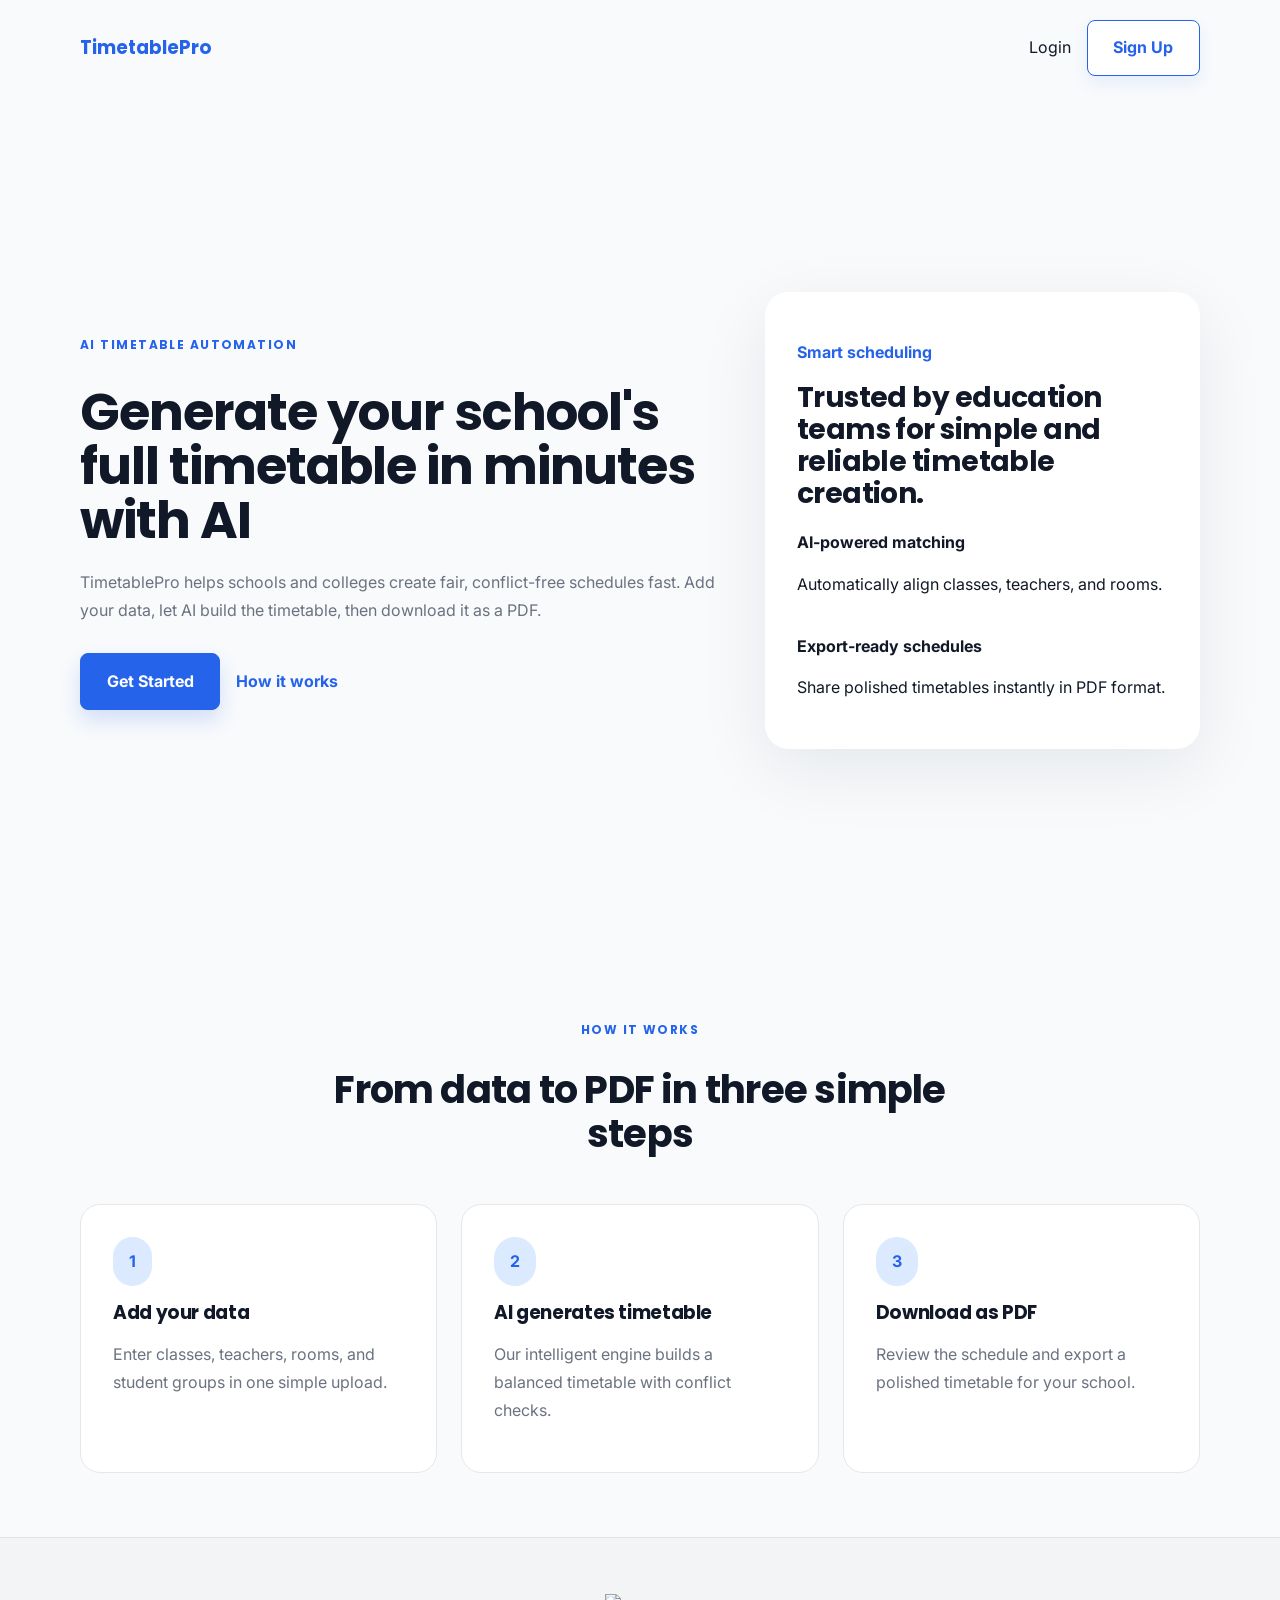
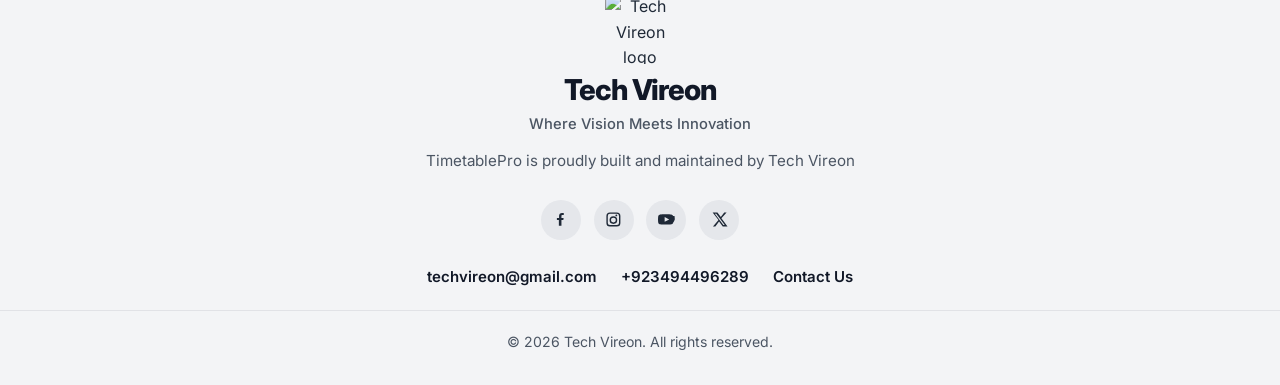
==== index.html @ 04ea6a74 "footer updated" ====
<!DOCTYPE html>
<html lang="en">
<head>
  <meta charset="UTF-8" />
  <meta name="viewport" content="width=device-width, initial-scale=1.0" />
  <title>TimetablePro | AI-powered School Timetable Generator</title>
  <link rel="preconnect" href="https://fonts.googleapis.com" />
  <link rel="preconnect" href="https://fonts.gstatic.com" crossorigin />
  <link href="https://fonts.googleapis.com/css2?family=Inter:wght@400;500;600;700;800&family=Poppins:wght@500;600;700;800&display=swap" rel="stylesheet" />
  <link rel="stylesheet" href="styles.css" />
  <script src="script.js" defer></script>
</head>
<body>
  <header class="site-header">
    <div class="container header-inner">
      <a href="index.html" class="brand">TimetablePro</a>
      <nav class="top-nav" id="topNav">
        <a href="login.html">Login</a>
        <a href="signup.html" class="button button-secondary">Sign Up</a>
      </nav>
      <button class="menu-toggle" id="menuToggle" aria-label="Toggle navigation">
        <span></span>
        <span></span>
        <span></span>
      </button>
    </div>
  </header>

  <main>
    <section class="hero section">
      <div class="container hero-grid">
        <div class="hero-copy">
          <span class="eyebrow">AI timetable automation</span>
          <h1>Generate your school's full timetable in minutes with AI</h1>
          <p>TimetablePro helps schools and colleges create fair, conflict-free schedules fast. Add your data, let AI build the timetable, then download it as a PDF.</p>
          <div class="hero-actions">
            <a href="signup.html" class="button button-primary">Get Started</a>
            <a href="#how-it-works" class="button button-link">How it works</a>
          </div>
        </div>
        <div class="hero-card">
          <div class="card-content">
            <p class="tag">Smart scheduling</p>
            <h2>Trusted by education teams for simple and reliable timetable creation.</h2>
            <div class="feature-list">
              <div>
                <strong>AI-powered matching</strong>
                <p>Automatically align classes, teachers, and rooms.</p>
              </div>
              <div>
                <strong>Export-ready schedules</strong>
                <p>Share polished timetables instantly in PDF format.</p>
              </div>
            </div>
          </div>
        </div>
      </div>
    </section>

    <section class="section section-gray" id="how-it-works">
      <div class="container">
        <div class="section-header">
          <p class="eyebrow">How it works</p>
          <h2>From data to PDF in three simple steps</h2>
        </div>
        <div class="steps-grid">
          <article class="step-card">
            <div class="step-number">1</div>
            <h3>Add your data</h3>
            <p>Enter classes, teachers, rooms, and student groups in one simple upload.</p>
          </article>
          <article class="step-card">
            <div class="step-number">2</div>
            <h3>AI generates timetable</h3>
            <p>Our intelligent engine builds a balanced timetable with conflict checks.</p>
          </article>
          <article class="step-card">
            <div class="step-number">3</div>
            <h3>Download as PDF</h3>
            <p>Review the schedule and export a polished timetable for your school.</p>
          </article>
        </div>
      </div>
    </section>
  </main>

  <footer class="site-footer">
    <div class="container footer-brand-section">
      <img src="logo.png" alt="Tech Vireon logo" class="footer-logo" />
      <div class="footer-brand-name">Tech Vireon</div>
      <p class="footer-tagline">Where Vision Meets Innovation</p>
      <p class="footer-build">TimetablePro is proudly built and maintained by Tech Vireon</p>

      <div class="tech-socials">
        <a href="https://www.facebook.com/share/18PRmfWMXR/" target="_blank" rel="noopener noreferrer" class="social-icon" aria-label="Facebook">
          <svg viewBox="0 0 24 24" aria-hidden="true"><path d="M13.5 21v-8h2.7l.4-3.1h-3.1V7.2c0-.9.3-1.5 1.6-1.5h1.7V2.8c-.3 0-1.3-.1-2.5-.1-2.5 0-4.2 1.5-4.2 4.3V9.9H7v3.1h2.8v8h3.7Z"/></svg>
        </a>
        <a href="https://www.instagram.com/invites/contact/?utm_source=ig_contact_invite&utm_medium=copy_link&utm_content=k0vwucr" target="_blank" rel="noopener noreferrer" class="social-icon" aria-label="Instagram">
          <svg viewBox="0 0 24 24" aria-hidden="true"><path d="M7 2h10a5 5 0 0 1 5 5v10a5 5 0 0 1-5 5H7a5 5 0 0 1-5-5V7a5 5 0 0 1 5-5Zm0 2a3 3 0 0 0-3 3v10a3 3 0 0 0 3 3h10a3 3 0 0 0 3-3V7a3 3 0 0 0-3-3H7Zm5 3.5A5.5 5.5 0 1 1 6.5 13 5.5 5.5 0 0 1 12 7.5Zm0 2A3.5 3.5 0 1 0 15.5 13 3.5 3.5 0 0 0 12 9.5Zm5.5-3.2a1.3 1.3 0 1 1-1.3-1.3 1.3 1.3 0 0 1 1.3 1.3Z"/></svg>
        </a>
        <a href="https://youtube.com/@techvireon?si=H9oHIfI1lX01nIqf" target="_blank" rel="noopener noreferrer" class="social-icon" aria-label="YouTube">
          <svg viewBox="0 0 24 24" aria-hidden="true"><path d="M21.6 7.2a2.8 2.8 0 0 0-1.9-2c-1.7-.5-8.7-.5-8.7-.5s-7 0-8.7.5a2.8 2.8 0 0 0-1.9 2A28.9 28.9 0 0 0 0 12a28.9 28.9 0 0 0 .4 4.8 2.8 2.8 0 0 0 1.9 2c1.7.5 8.7.5 8.7.5s7 0 8.7-.5a2.8 2.8 0 0 0 1.9-2A28.9 28.9 0 0 0 24 12a28.9 28.9 0 0 0-.4-4.8ZM9.5 15.5v-7l6.5 3.5-6.5 3.5Z"/></svg>
        </a>
        <a href="https://x.com/tech_vireon" target="_blank" rel="noopener noreferrer" class="social-icon" aria-label="X">
          <svg viewBox="0 0 24 24" aria-hidden="true"><path d="M18.9 2h3.4l-7.4 8.5 8.7 11.5h-6.8l-5.3-7.1L6.2 22H2.8l7.9-9.1L2.3 2h6.9l4.8 6.5L18.9 2Zm-1.2 18.1h1.9L7.5 3.8H5.5l12.2 16.3Z"/></svg>
        </a>
      </div>

      <div class="footer-contact">
        <a href="mailto:techvireon@gmail.com">techvireon@gmail.com</a>
        <a href="tel:+923494496289">+923494496289</a>
        <a href="#">Contact Us</a>
      </div>
    </div>

    <p class="footer-copyright">© 2026 Tech Vireon. All rights reserved.</p>
  </footer>
</body>
</html>
---- styles.css ----
:root {
  --bg: #ffffff;
  --surface: #f8fafc;
  --surface-strong: #eef2ff;
  --border: #e5e7eb;
  --text: #111827;
  --muted: #6b7280;
  --primary: #2563eb;
  --primary-soft: #dbeafe;
  --shadow: 0 20px 70px rgba(15, 23, 42, 0.08);
}

* {
  box-sizing: border-box;
}

html {
  scroll-behavior: smooth;
}

body {
  margin: 0;
  min-height: 100vh;
  display: flex;
  flex-direction: column;
  font-family: 'Inter', system-ui, -apple-system, BlinkMacSystemFont, 'Segoe UI', sans-serif;
  background: var(--surface);
  color: var(--text);
  line-height: 1.6;
}

img {
  max-width: 100%;
  display: block;
}

a {
  color: inherit;
  text-decoration: none;
}

button,
input {
  font: inherit;
}

h1,
h2,
h3 {
  font-family: 'Poppins', 'Inter', sans-serif;
  letter-spacing: -0.02em;
  line-height: 1.15;
  margin-top: 0;
  color: var(--text);
}

p,
span,
label,
input,
button,
a {
  font-family: 'Inter', system-ui, sans-serif;
}

main {
  flex: 1;
}

.container {
  width: min(1120px, calc(100% - 2rem));
  margin: 0 auto;
}

.site-header {
  background: transparent;
  position: sticky;
  top: 0;
  z-index: 10;
}

.header-inner {
  display: flex;
  align-items: center;
  justify-content: space-between;
  gap: 1rem;
  padding: 1.25rem 0;
}

.brand {
  font-family: 'Poppins', 'Inter', sans-serif;
  font-weight: 700;
  font-size: 1.15rem;
  color: var(--primary);
}

.top-nav {
  display: flex;
  gap: 1rem;
  align-items: center;
}

.menu-toggle {
  display: none;
  width: 2rem;
  height: 2rem;
  border: none;
  background: transparent;
  flex-direction: column;
  justify-content: space-between;
  cursor: pointer;
  padding: 0;
}

.menu-toggle span {
  display: block;
  height: 3px;
  background: var(--text);
  border-radius: 999px;
}

.button {
  display: inline-flex;
  align-items: center;
  justify-content: center;
  border: none;
  border-radius: 8px;
  padding: 0.9rem 1.6rem;
  min-height: 44px;
  cursor: pointer;
  font-weight: 700;
  transition: transform 0.2s ease, box-shadow 0.2s ease, background-color 0.2s ease, border-color 0.2s ease, color 0.2s ease;
}

.button:hover {
  transform: translateY(-2px);
}

.button-primary {
  background: #2563eb;
  color: #ffffff;
  border: 1px solid #2563eb;
  box-shadow: 0 10px 20px rgba(37, 99, 235, 0.18);
}

.button-primary:hover {
  background: #1d4ed8;
  border-color: #1d4ed8;
  box-shadow: 0 12px 22px rgba(29, 78, 216, 0.22);
}

.button-secondary {
  background: #ffffff;
  color: #2563eb;
  border: 1px solid #2563eb;
  box-shadow: 0 8px 16px rgba(37, 99, 235, 0.08);
}

.button-secondary:hover {
  background: #f8fbff;
  box-shadow: 0 12px 20px rgba(37, 99, 235, 0.12);
}

.button-link {
  background: transparent;
  color: var(--primary);
  padding: 0.9rem 0;
  border: none;
  box-shadow: none;
}

.section {
  padding: 4rem 0;
}

.section-gray {
  background: #f8fafc;
}

.hero-grid {
  display: grid;
  grid-template-columns: 1.2fr 0.8fr;
  gap: 2rem;
  align-items: center;
  min-height: 80vh;
}

.hero-copy h1 {
  font-size: clamp(2.5rem, 4vw, 4rem);
  line-height: 1.05;
  margin: 1rem 0 1.25rem;
}

.hero-copy p {
  max-width: 42rem;
  color: var(--muted);
  line-height: 1.8;
}

.eyebrow {
  display: inline-block;
  margin-bottom: 1rem;
  color: var(--primary);
  font-family: 'Poppins', 'Inter', sans-serif;
  font-weight: 700;
  text-transform: uppercase;
  letter-spacing: 0.12em;
  font-size: 0.75rem;
}

.hero-actions {
  display: flex;
  flex-wrap: wrap;
  gap: 1rem;
  margin-top: 1.75rem;
}

.hero-card,
.card-panel,
.dashboard-card,
.form-card,
.auth-card {
  background: white;
  border-radius: 1.5rem;
  box-shadow: var(--shadow);
}

.hero-card {
  padding: 2rem;
}

.hero-card .tag {
  display: inline-flex;
  margin-bottom: 1rem;
  color: var(--primary);
  font-weight: 700;
}

.hero-card h2 {
  margin: 0 0 1.25rem;
  font-size: 1.75rem;
}

.feature-list {
  display: grid;
  gap: 1.25rem;
}

.feature-list strong {
  display: block;
  margin-bottom: 0.35rem;
}

.section-header {
  text-align: center;
  max-width: 44rem;
  margin: 0 auto 3rem;
}

.section-header h2 {
  margin-top: 0.75rem;
  font-size: clamp(2rem, 3vw, 2.8rem);
}

.steps-grid {
  display: grid;
  grid-template-columns: repeat(3, minmax(0, 1fr));
  gap: 1.5rem;
}

.step-card {
  background: white;
  padding: 2rem;
  border: 1px solid var(--border);
  border-radius: 1.25rem;
}

.step-number {
  width: fit-content;
  padding: 0.75rem 1rem;
  border-radius: 999px;
  background: var(--primary-soft);
  color: var(--primary);
  font-weight: 700;
  margin-bottom: 1rem;
}

.step-card h3 {
  margin: 0 0 0.75rem;
}

.step-card p {
  color: var(--muted);
  line-height: 1.75;
}

.site-footer {
  margin-top: auto;
  background: #f3f4f6;
  color: #1f2937;
  border-top: 1px solid rgba(15, 23, 42, 0.08);
  padding: 3.5rem 0 2rem;
}

.site-footer .container {
  max-width: 1200px;
}

.footer-brand-section {
  display: flex;
  flex-direction: column;
  align-items: center;
  justify-content: center;
  text-align: center;
  gap: 0.35rem;
}

.footer-logo {
  width: 70px;
  height: 70px;
  object-fit: contain;
  display: block;
  margin-bottom: 0.2rem;
}

.footer-brand-name {
  font-size: clamp(1.8rem, 2vw, 2.2rem);
  font-weight: 800;
  line-height: 1.2;
  letter-spacing: -0.04em;
  color: #111827;
}

.footer-tagline {
  margin: 0;
  font-size: 0.92rem;
  line-height: 1.6;
  color: #4b5563;
  font-weight: 500;
}

.footer-build {
  margin: 0.4rem 0 0.75rem;
  font-size: 0.95rem;
  line-height: 1.7;
  color: #4b5563;
}

.tech-socials {
  display: flex;
  align-items: center;
  justify-content: center;
  flex-wrap: wrap;
  gap: 0.8rem;
  margin: 0.5rem 0 1.25rem;
}

.social-icon {
  width: 2.5rem;
  height: 2.5rem;
  border-radius: 50%;
  display: inline-flex;
  align-items: center;
  justify-content: center;
  background: #e5e7eb;
  color: #1f2937;
  font-weight: 700;
  font-size: 1rem;
  transition: transform 0.2s ease, background-color 0.2s ease, color 0.2s ease;
}

.social-icon svg {
  width: 1.05rem;
  height: 1.05rem;
  fill: currentColor;
}

.social-icon:hover {
  transform: translateY(-2px);
  background: #dfe3ea;
  color: #111827;
}

.footer-contact {
  display: flex;
  align-items: center;
  justify-content: center;
  flex-wrap: wrap;
  gap: 0.8rem 1.5rem;
  margin: 0 0 1.25rem;
  font-size: 0.94rem;
  color: #374151;
}

.footer-contact a {
  color: #111827;
  text-decoration: none;
  font-weight: 600;
}

.footer-contact a:hover {
  text-decoration: underline;
}

.footer-copyright {
  margin: 0;
  padding-top: 1.25rem;
  border-top: 1px solid rgba(15, 23, 42, 0.08);
  text-align: center;
  color: #4b5563;
  font-size: 0.88rem;
}

.site-footer.minimal-footer {
  padding: 1.25rem 0 0.8rem;
  border-top: 0;
}

.site-footer.minimal-footer .footer-copyright {
  padding-top: 0.5rem;
  border-top: 0;
  font-size: 0.8rem;
}

@media (max-width: 600px) {
  .site-footer {
    padding: 2.5rem 0 1.5rem;
  }

  .footer-brand-name {
    font-size: 1.5rem;
  }

  .footer-tagline,
  .footer-build,
  .footer-contact {
    font-size: 0.88rem;
  }

  .tech-socials {
    gap: 0.7rem;
  }
}

.auth-page {
  padding: 4rem 0;
}

.auth-grid {
  display: grid;
  grid-template-columns: 1.1fr 0.9fr;
  gap: 2rem;
  align-items: center;
}

.auth-card {
  padding: 2.25rem;
}

.auth-copy h1 {
  margin: 0.75rem 0 1rem;
  font-size: clamp(2rem, 3vw, 2.7rem);
}

.auth-copy p {
  color: var(--muted);
  line-height: 1.8;
}

.form-card {
  display: grid;
  gap: 1rem;
  padding: 1rem 0 0;
}

label {
  display: grid;
  gap: 0.65rem;
  color: var(--text);
  font-size: 0.95rem;
}

input {
  width: 100%;
  border: 1px solid var(--border);
  border-radius: 1rem;
  padding: 0.95rem 1rem;
  background: white;
  color: var(--text);
  transition: border-color 0.2s ease, box-shadow 0.2s ease;
}

input:focus {
  outline: none;
  border-color: rgba(37, 99, 235, 0.6);
  box-shadow: 0 0 0 4px rgba(37, 99, 235, 0.1);
}

.auth-footer {
  margin: 1rem 0 0;
  color: var(--muted);
}

.auth-footer a {
  color: var(--primary);
}

.card-panel {
  padding: 2rem;
}

.illustration-icon {
  width: 4rem;
  height: 4rem;
  display: grid;
  place-items: center;
  border-radius: 1.25rem;
  background: var(--primary-soft);
  font-size: 2rem;
  margin-bottom: 1.5rem;
}

.auth-illustration h2 {
  margin: 0 0 1rem;
}

.auth-illustration p {
  color: var(--muted);
  line-height: 1.8;
}

.form-row {
  display: flex;
  align-items: center;
}

.justify-end {
  justify-content: flex-end;
}

.link-small {
  color: var(--primary);
  font-size: 0.95rem;
}

.dashboard-layout {
  display: flex;
  flex: 1;
  min-height: 0;
}

.dashboard-shell {
  display: grid;
  grid-template-columns: 280px 1fr;
  min-height: 100vh;
  background: var(--surface);
}

.sidebar {
  background: white;
  border-right: 1px solid var(--border);
  padding: 2rem 1.5rem;
}

.sidebar-brand {
  font-family: 'Poppins', 'Inter', sans-serif;
  font-size: 1.15rem;
  font-weight: 700;
  color: var(--primary);
  margin-bottom: 2rem;
}

.sidebar-nav {
  display: grid;
  gap: 0.75rem;
}

.sidebar-nav a {
  display: block;
  padding: 0.95rem 1rem;
  border-radius: 1rem;
  color: var(--text);
  transition: background-color 0.2s ease, color 0.2s ease;
}

.sidebar-nav a:hover,
.sidebar-nav a.active {
  background: var(--primary-soft);
  color: var(--primary);
}

.dashboard-main {
  padding: 2rem;
  flex: 1;
}

.dashboard-header {
  display: flex;
  align-items: center;
  justify-content: space-between;
  gap: 1rem;
  margin-bottom: 2rem;
}

.sidebar-toggle {
  display: none;
  border: none;
  background: var(--surface);
  border-radius: 0.85rem;
  padding: 0.85rem 1rem;
  cursor: pointer;
}

.dashboard-content {
  display: grid;
  gap: 1.5rem;
}

.dashboard-card {
  padding: 2rem;
}

.dashboard-card h2 {
  margin-top: 0;
}

.timetable-table {
  width: 100%;
  border-collapse: collapse;
  margin-top: 16px;
  border-radius: 8px;
  overflow: hidden;
  box-shadow: 0 1px 3px rgba(0, 0, 0, 0.08);
}

.timetable-table th {
  background: #2563eb;
  color: white;
  padding: 10px;
  text-align: center;
  font-weight: 600;
}

.timetable-table td {
  padding: 10px;
  text-align: center;
  border-bottom: 1px solid #e5e7eb;
}

.timetable-table tr:nth-child(even) td {
  background: #f9fafb;
}

.timetable-table td:first-child {
  font-weight: 600;
  background: #eff6ff;
}

* {
  transition: all 0.2s ease;
}

.card-panel {
  animation: fadeIn 0.4s ease;
}

@keyframes fadeIn {
  from {
    opacity: 0;
    transform: translateY(8px);
  }
  to {
    opacity: 1;
    transform: translateY(0);
  }
}

.sidebar-toggle-btn {
  display: none;
  background: #2563eb;
  color: white;
  border: none;
  padding: 10px 14px;
  border-radius: 8px;
  margin-bottom: 12px;
  cursor: pointer;
  min-height: 44px;
}

@media (max-width: 960px) {
  .hero-grid,
  .auth-grid {
    grid-template-columns: 1fr;
  }

  .header-inner {
    gap: 0.75rem;
  }
}

@media (max-width: 820px) {
  .menu-toggle {
    display: flex;
  }

  .top-nav {
    position: absolute;
    top: 100%;
    right: 1rem;
    left: 1rem;
    background: white;
    border-radius: 1rem;
    padding: 1rem;
    box-shadow: var(--shadow);
    display: none;
    flex-direction: column;
    gap: 1rem;
  }

  .top-nav.open {
    display: flex;
  }

  .site-header {
    position: relative;
    background: white;
    border-bottom: 1px solid var(--border);
  }

  .sidebar {
    position: fixed;
    left: 0;
    top: 0;
    bottom: 0;
    width: 240px;
    transform: translateX(-100%);
    transition: transform 0.25s ease;
    z-index: 20;
  }

  .sidebar.open {
    transform: translateX(0);
  }

  .dashboard-shell {
    grid-template-columns: 1fr;
  }

  .dashboard-main {
    padding: 1.5rem;
  }

  .sidebar-toggle {
    display: inline-flex;
  }
}

@media (max-width: 768px) {
  .dashboard-layout {
    flex-direction: column;
  }

  .sidebar {
    display: none;
    width: 100%;
  }

  .sidebar.open {
    display: block;
  }

  .sidebar-toggle-btn {
    display: inline-block;
  }

  .timetable-table {
    display: block;
    overflow-x: auto;
    white-space: nowrap;
  }
}

@media (max-width: 700px) {
  .timetable-table {
    font-size: 12px;
  }

  .timetable-table th,
  .timetable-table td {
    padding: 6px;
  }
}

@media (max-width: 600px) {
  .container {
    width: min(100%, calc(100% - 1.5rem));
  }

  .hero-copy h1,
  .auth-copy h1 {
    font-size: 2.25rem;
  }

  .button {
    width: 100%;
  }

  .hero-actions {
    flex-direction: column;
  }

  .footer-inner {
    align-items: center;
  }
}
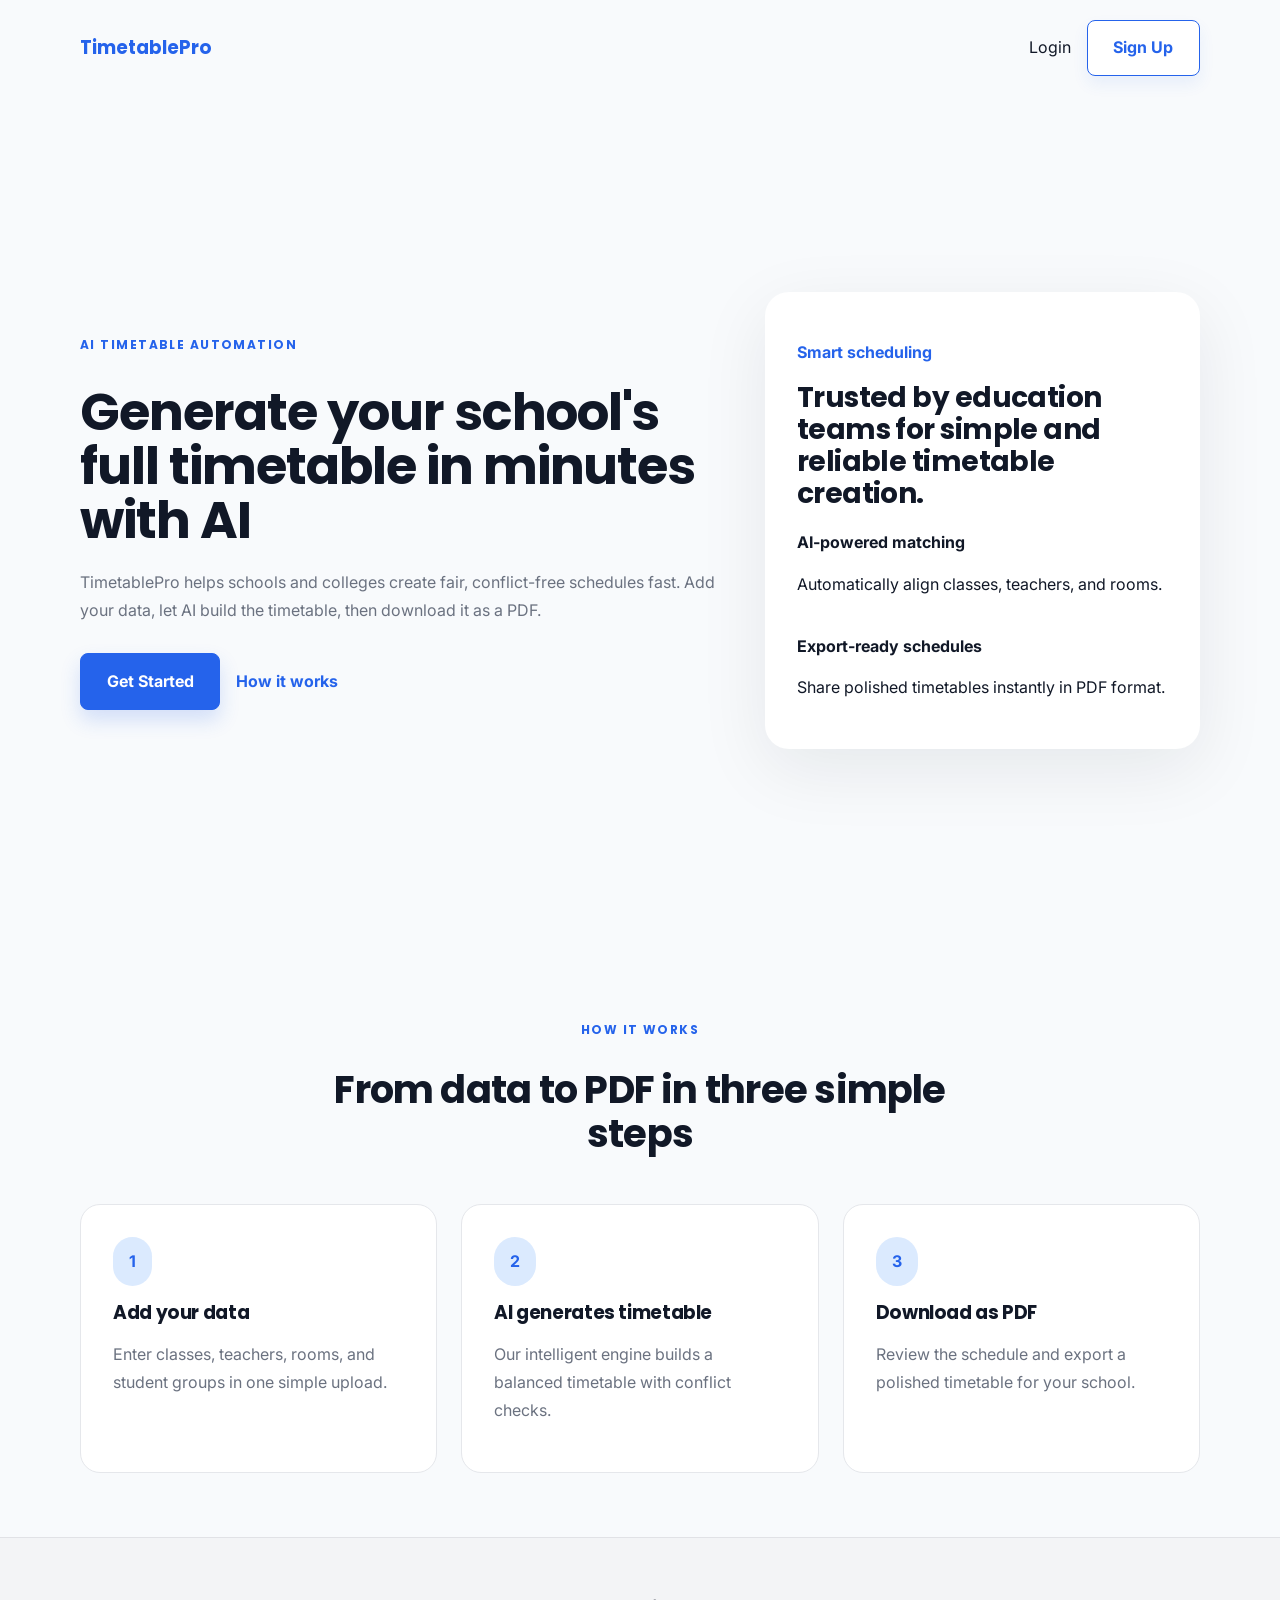
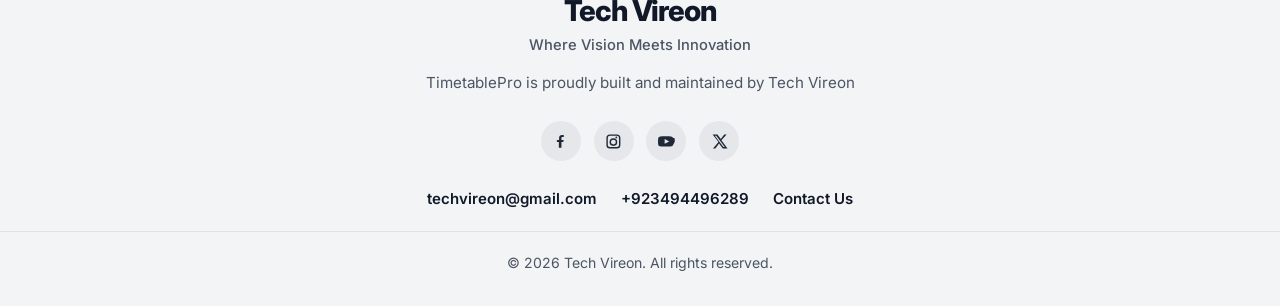
==== commit b85f9a4a: "." ====
--- a/index.html
+++ b/index.html
@@ -86,7 +86,6 @@
 
   <footer class="site-footer">
     <div class="container footer-brand-section">
-      <img src="logo.png" alt="Tech Vireon logo" class="footer-logo" />
       <div class="footer-brand-name">Tech Vireon</div>
       <p class="footer-tagline">Where Vision Meets Innovation</p>
       <p class="footer-build">TimetablePro is proudly built and maintained by Tech Vireon</p>
--- a/styles.css
+++ b/styles.css
@@ -316,11 +316,10 @@
 }
 
 .footer-logo {
-  width: 70px;
-  height: 70px;
-  object-fit: contain;
+  width: 200px;
+  height: auto;
   display: block;
-  margin-bottom: 0.2rem;
+  margin-bottom: 0.15rem;
 }
 
 .footer-brand-name {
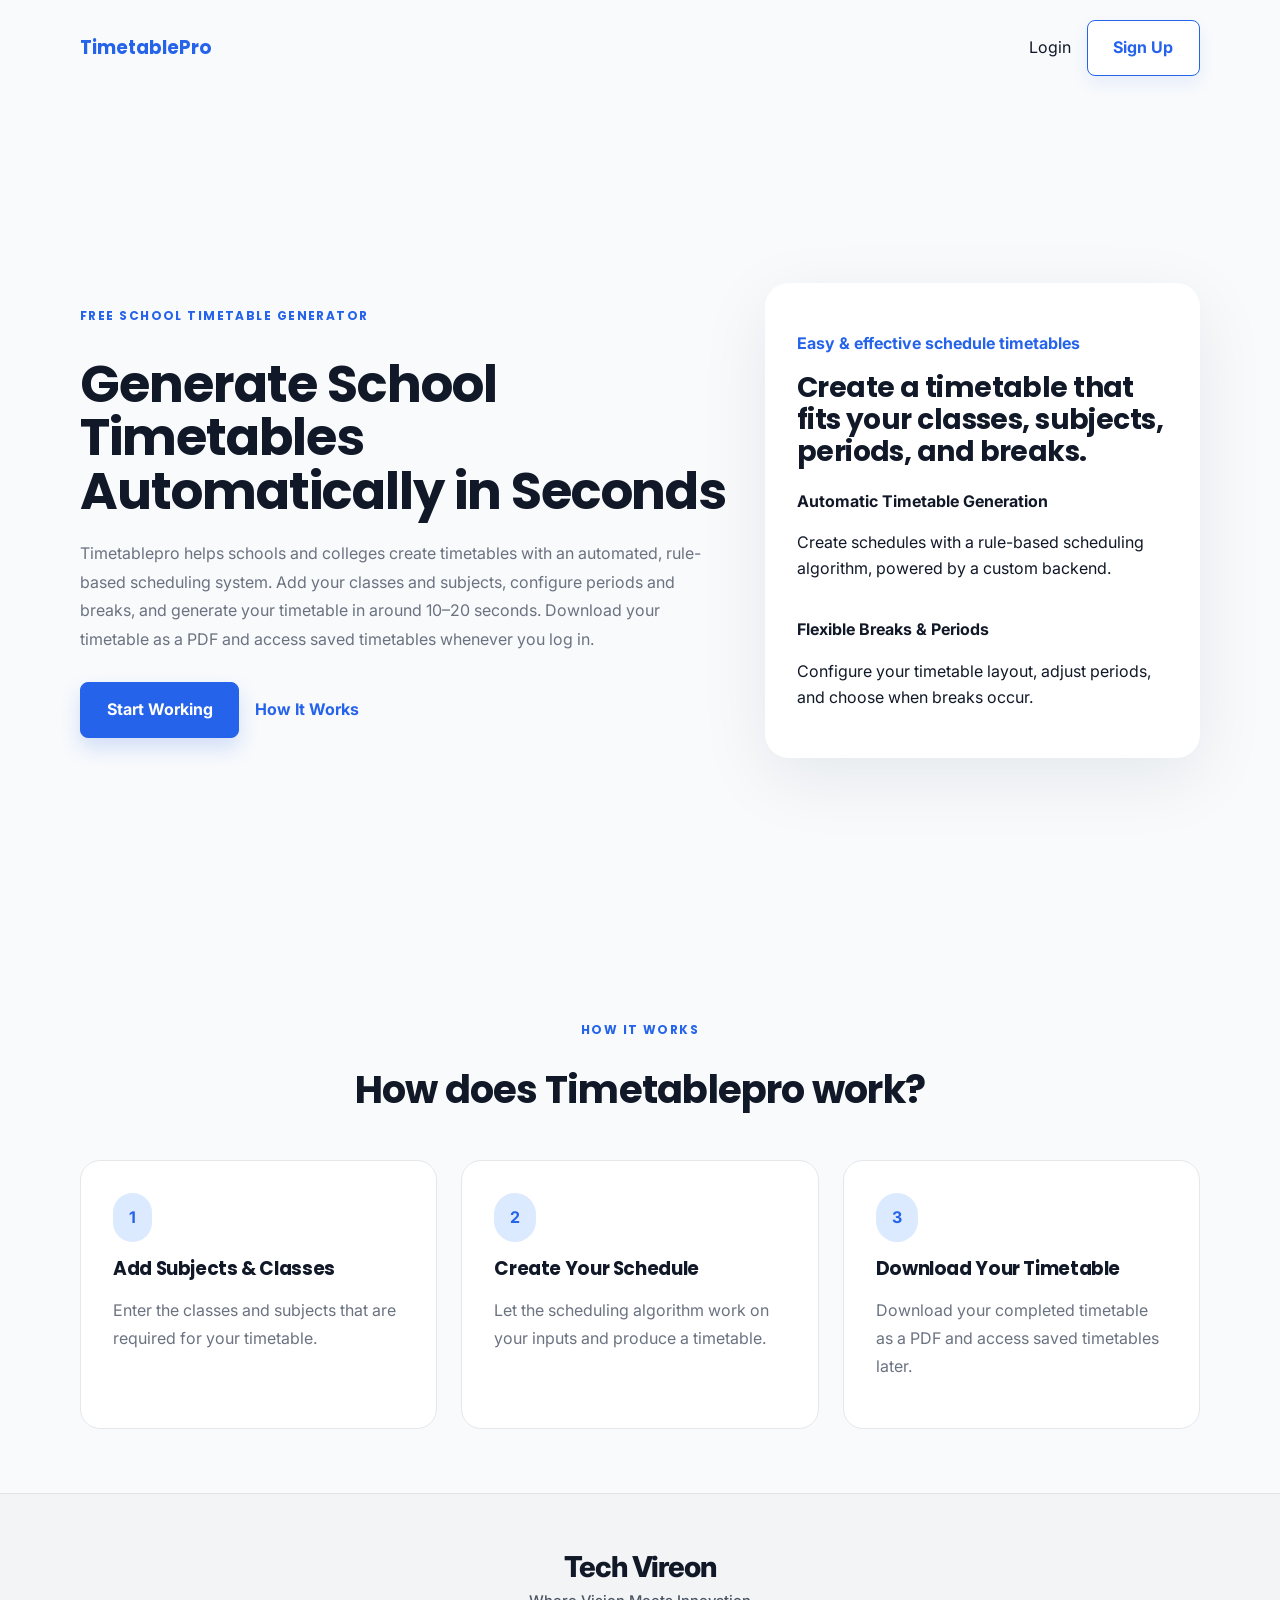
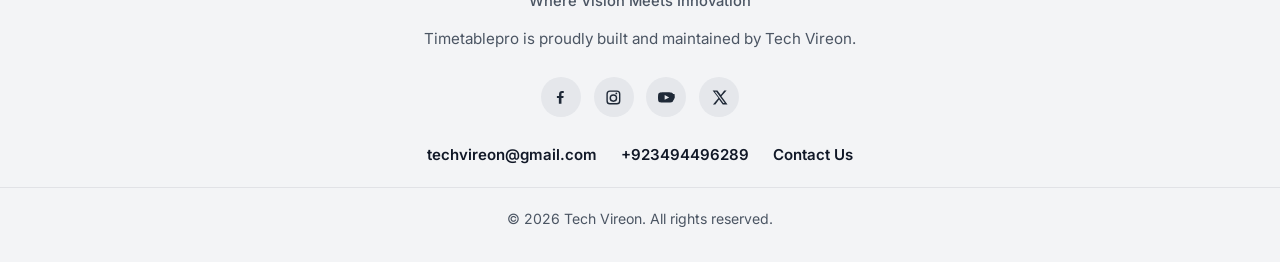
==== commit ad8d1256: "SEO content update" ====
--- a/index.html
+++ b/index.html
@@ -3,7 +3,10 @@
 <head>
   <meta charset="UTF-8" />
   <meta name="viewport" content="width=device-width, initial-scale=1.0" />
-  <title>TimetablePro | AI-powered School Timetable Generator</title>
+  <title>Timetablepro | Free School Timetable Generator</title>
+  <meta name="description" content="Create school timetables automatically in seconds with Timetablepro. Configure classes, subjects, periods, and breaks, then download PDFs and access saved schedules." />
+  <link rel="canonical"
+    href="https://timetablepro.pro/"/>
   <link rel="preconnect" href="https://fonts.googleapis.com" />
   <link rel="preconnect" href="https://fonts.gstatic.com" crossorigin />
   <link href="https://fonts.googleapis.com/css2?family=Inter:wght@400;500;600;700;800&family=Poppins:wght@500;600;700;800&display=swap" rel="stylesheet" />
@@ -30,26 +33,26 @@
     <section class="hero section">
       <div class="container hero-grid">
         <div class="hero-copy">
-          <span class="eyebrow">AI timetable automation</span>
-          <h1>Generate your school's full timetable in minutes with AI</h1>
-          <p>TimetablePro helps schools and colleges create fair, conflict-free schedules fast. Add your data, let AI build the timetable, then download it as a PDF.</p>
+          <span class="eyebrow">Free school timetable generator</span>
+          <h1>Generate School Timetables Automatically in Seconds</h1>
+          <p>Timetablepro helps schools and colleges create timetables with an automated, rule-based scheduling system. Add your classes and subjects, configure periods and breaks, and generate your timetable in around 10–20 seconds. Download your timetable as a PDF and access saved timetables whenever you log in.</p>
           <div class="hero-actions">
-            <a href="signup.html" class="button button-primary">Get Started</a>
-            <a href="#how-it-works" class="button button-link">How it works</a>
+            <a href="signup.html" class="button button-primary">Start Working</a>
+            <a href="#how-it-works" class="button button-link">How It Works</a>
           </div>
         </div>
         <div class="hero-card">
           <div class="card-content">
-            <p class="tag">Smart scheduling</p>
-            <h2>Trusted by education teams for simple and reliable timetable creation.</h2>
+            <p class="tag">Easy &amp; effective schedule timetables</p>
+            <h2>Create a timetable that fits your classes, subjects, periods, and breaks.</h2>
             <div class="feature-list">
               <div>
-                <strong>AI-powered matching</strong>
-                <p>Automatically align classes, teachers, and rooms.</p>
+                <strong>Automatic Timetable Generation</strong>
+                <p>Create schedules with a rule-based scheduling algorithm, powered by a custom backend.</p>
               </div>
               <div>
-                <strong>Export-ready schedules</strong>
-                <p>Share polished timetables instantly in PDF format.</p>
+                <strong>Flexible Breaks &amp; Periods</strong>
+                <p>Configure your timetable layout, adjust periods, and choose when breaks occur.</p>
               </div>
             </div>
           </div>
@@ -60,24 +63,24 @@
     <section class="section section-gray" id="how-it-works">
       <div class="container">
         <div class="section-header">
-          <p class="eyebrow">How it works</p>
-          <h2>From data to PDF in three simple steps</h2>
+          <p class="eyebrow">How It Works</p>
+          <h2>How does Timetablepro work?</h2>
         </div>
         <div class="steps-grid">
           <article class="step-card">
             <div class="step-number">1</div>
-            <h3>Add your data</h3>
-            <p>Enter classes, teachers, rooms, and student groups in one simple upload.</p>
+            <h3>Add Subjects &amp; Classes</h3>
+            <p>Enter the classes and subjects that are required for your timetable.</p>
           </article>
           <article class="step-card">
             <div class="step-number">2</div>
-            <h3>AI generates timetable</h3>
-            <p>Our intelligent engine builds a balanced timetable with conflict checks.</p>
+            <h3>Create Your Schedule</h3>
+            <p>Let the scheduling algorithm work on your inputs and produce a timetable.</p>
           </article>
           <article class="step-card">
             <div class="step-number">3</div>
-            <h3>Download as PDF</h3>
-            <p>Review the schedule and export a polished timetable for your school.</p>
+            <h3>Download Your Timetable</h3>
+            <p>Download your completed timetable as a PDF and access saved timetables later.</p>
           </article>
         </div>
       </div>
@@ -88,7 +91,7 @@
     <div class="container footer-brand-section">
       <div class="footer-brand-name">Tech Vireon</div>
       <p class="footer-tagline">Where Vision Meets Innovation</p>
-      <p class="footer-build">TimetablePro is proudly built and maintained by Tech Vireon</p>
+      <p class="footer-build">Timetablepro is proudly built and maintained by Tech Vireon.</p>
 
       <div class="tech-socials">
         <a href="https://www.facebook.com/share/18PRmfWMXR/" target="_blank" rel="noopener noreferrer" class="social-icon" aria-label="Facebook">
@@ -108,7 +111,7 @@
       <div class="footer-contact">
         <a href="mailto:techvireon@gmail.com">techvireon@gmail.com</a>
         <a href="tel:+923494496289">+923494496289</a>
-        <a href="#">Contact Us</a>
+        <a href="https://wa.me/923494496289" target="_blank" rel="noopener noreferrer">Contact Us</a>
       </div>
     </div>
 
--- a/styles.css
+++ b/styles.css
@@ -495,6 +495,60 @@
   box-shadow: 0 0 0 4px rgba(37, 99, 235, 0.1);
 }
 
+.password-field {
+  position: relative;
+}
+
+.password-field input {
+  padding-right: 3.75rem;
+}
+
+.password-toggle {
+  position: absolute;
+  top: 50%;
+  right: 0.35rem;
+  display: grid;
+  width: 40px;
+  height: 40px;
+  padding: 0;
+  place-items: center;
+  transform: translateY(-50%);
+  border: 0;
+  border-radius: 8px;
+  background: transparent;
+  color: #6B7280;
+  cursor: pointer;
+}
+
+.password-toggle:hover,
+.password-toggle:focus-visible {
+  color: #2563EB;
+}
+
+.password-toggle:focus-visible {
+  outline: 2px solid #2563EB;
+  outline-offset: 1px;
+}
+
+.password-toggle-icon {
+  width: 20px;
+  height: 20px;
+  fill: none;
+  stroke: currentColor;
+  stroke-linecap: round;
+  stroke-linejoin: round;
+  stroke-width: 1.8;
+}
+
+.password-toggle-icon--eye-off,
+.password-field.is-visible .password-toggle-icon--eye {
+  display: none;
+}
+
+.password-field.is-visible .password-toggle-icon--eye-off {
+  display: block;
+}
+
 .auth-footer {
   margin: 1rem 0 0;
   color: var(--muted);
@@ -633,11 +687,12 @@
 }
 
 .timetable-table th {
-  background: #2563eb;
+  background: linear-gradient(180deg, #2563EB 0%, #4F8EF7 100%);
   color: white;
   padding: 10px;
   text-align: center;
   font-weight: 600;
+  box-shadow: inset 0 -6px 10px rgba(255,255,255,0.15);
 }
 
 .timetable-table td {
@@ -812,3 +867,526 @@
     align-items: center;
   }
 }
+.break-cell {
+  background: #F3F4F6 !important;
+  color: #9CA3AF;
+  font-style: italic;
+}
+.button-danger {
+  background: #FFFFFF;
+  color: #DC2626;
+  border: 1px solid #DC2626;
+}
+.button-danger:hover {
+  background: #DC2626;
+  color: white;
+}
+
+#classesContainer {
+  display: grid;
+  gap: 20px;
+  margin: 1.5rem 0;
+}
+
+#classesContainer > .card-panel {
+  position: relative;
+  padding: 20px;
+  border: 1px solid #E5E7EB;
+  border-left: 4px solid #2563EB;
+  border-radius: 12px;
+  box-shadow: 0 4px 14px rgba(15, 23, 42, 0.06);
+}
+
+#classesContainer .classHeader {
+  padding-right: 40px;
+}
+
+#classesContainer .classHeader input.className {
+  font-size: 1.1rem;
+  font-weight: 700;
+}
+
+#classesContainer .subjectsHeading {
+  margin-top: 18px;
+  padding-top: 12px;
+  border-top: 1px solid #E5E7EB;
+  color: #6B7280;
+  font-size: 0.8rem;
+  font-weight: 600;
+  letter-spacing: 0.04em;
+}
+
+#classesContainer .subjectsContainer {
+  display: grid;
+  gap: 8px;
+  margin: 10px 0 12px;
+}
+
+#classesContainer .subject-row {
+  display: grid;
+  grid-template-columns: minmax(0, 1.2fr) minmax(0, 1fr) minmax(0, 0.8fr) 24px;
+  align-items: center;
+  gap: 10px;
+  padding: 10px;
+  border-radius: 8px;
+  background: #F9FAFB;
+  animation: fadeIn 0.3s ease both;
+}
+
+#classesContainer .subject-row input {
+  min-width: 0;
+  padding: 0.7rem 0.75rem;
+  border-radius: 8px;
+}
+
+#classesContainer .subject-row .periodsField {
+  min-width: 0;
+  gap: 3px;
+  color: #6B7280;
+  font-size: 0.72rem;
+}
+
+#classesContainer .subject-row .periodsField input {
+  font-size: 0.9rem;
+}
+
+#classesContainer .removeClassBtn,
+#classesContainer .removeSubjectBtn {
+  display: inline-grid;
+  place-items: center;
+  flex: none;
+  padding: 0;
+  color: #6B7280;
+  line-height: 1;
+  cursor: pointer;
+  transition: color 0.2s ease, background-color 0.2s ease;
+}
+
+#classesContainer .removeClassBtn {
+  position: absolute;
+  top: 12px;
+  right: 12px;
+  width: 28px;
+  height: 28px;
+  border: 0;
+  border-radius: 50%;
+  background: #F3F4F6;
+  font-size: 1.25rem;
+}
+
+#classesContainer .removeClassBtn:hover {
+  color: #DC2626;
+  background: #FEE2E2;
+}
+
+#classesContainer .removeSubjectBtn {
+  width: 24px;
+  height: 24px;
+  border: 0;
+  background: transparent;
+  font-size: 1.2rem;
+}
+
+#classesContainer .removeSubjectBtn:hover {
+  color: #DC2626;
+}
+
+#classesContainer .addSubjectBtn {
+  width: auto;
+  min-height: 36px;
+  padding: 0.45rem 0.8rem;
+  border-color: #D1D5DB;
+  color: #4B5563;
+  box-shadow: none;
+  font-size: 0.85rem;
+}
+
+#classesContainer .addSubjectBtn:hover {
+  background: #F9FAFB;
+  border-color: #9CA3AF;
+  box-shadow: none;
+}
+
+@media (max-width: 600px) {
+  #classesContainer > .card-panel {
+    padding: 18px;
+  }
+
+  #classesContainer .subject-row {
+    grid-template-columns: minmax(0, 1fr) 24px;
+    gap: 8px;
+  }
+
+  #classesContainer .subject-row input {
+    grid-column: 1;
+  }
+
+  #classesContainer .subject-row .removeSubjectBtn {
+    grid-column: 2;
+    grid-row: 1 / span 3;
+    align-self: center;
+  }
+
+  #classesContainer .addSubjectBtn {
+    width: auto;
+  }
+}
+/* Class box and subject rows */
+.class-box {
+  position: relative;
+  border-left: 4px solid #2563EB;
+  padding-top: 24px;
+  margin-bottom: 20px;
+}
+.subjects-label {
+  margin: 16px 0 8px;
+  padding-top: 12px;
+  border-top: 1px solid #E5E7EB;
+  font-size: 13px;
+  font-weight: 600;
+  color: #6B7280;
+  text-transform: uppercase;
+  letter-spacing: 0.04em;
+}
+.subject-row {
+  display: flex;
+  gap: 8px;
+  align-items: center;
+  background: #F9FAFB;
+  border-radius: 8px;
+  padding: 10px;
+  margin-bottom: 8px;
+  animation: fadeIn 0.3s ease;
+}
+.subject-row input {
+  flex: 1;
+  min-width: 0;
+}
+.removeClassBtn {
+  position: absolute;
+  top: 12px;
+  right: 12px;
+  width: 28px;
+  height: 28px;
+  border: none;
+  border-radius: 50%;
+  background: #F3F4F6;
+  color: #6B7280;
+  font-size: 18px;
+  line-height: 1;
+  cursor: pointer;
+}
+.removeClassBtn:hover {
+  background: #FEE2E2;
+  color: #DC2626;
+}
+.removeSubjectBtn {
+  width: 24px;
+  height: 24px;
+  border: none;
+  background: transparent;
+  color: #9CA3AF;
+  font-size: 18px;
+  line-height: 1;
+  cursor: pointer;
+}
+.removeSubjectBtn:hover {
+  color: #DC2626;
+}
+@media (max-width: 600px) {
+  .subject-row {
+    flex-direction: column;
+    align-items: stretch;
+  }
+  .removeSubjectBtn {
+    align-self: flex-end;
+  }
+}
+/* Phone-style on/off switch */
+.switch-row {
+  display: flex;
+  align-items: center;
+  justify-content: space-between;
+  gap: 16px;
+  margin: 16px 0;
+}
+.switch-row strong {
+  display: block;
+}
+.setting-hint {
+  margin: 2px 0 0;
+  font-size: 13px;
+  color: #6B7280;
+}
+.toggle-switch {
+  position: relative;
+  flex-shrink: 0;
+  width: 52px;
+  height: 30px;
+  min-height: 30px;
+  padding: 0;
+  border: none;
+  border-radius: 999px;
+  background: #D1D5DB;
+  cursor: pointer;
+  transition: background 0.2s ease;
+}
+.toggle-switch::after {
+  content: "";
+  position: absolute;
+  top: 3px;
+  left: 3px;
+  width: 24px;
+  height: 24px;
+  border-radius: 50%;
+  background: #FFFFFF;
+  box-shadow: 0 1px 3px rgba(0, 0, 0, 0.3);
+  transition: transform 0.2s ease;
+}
+.toggle-switch[aria-checked="true"] {
+  background: #2563EB;
+}
+.toggle-switch[aria-checked="true"]::after {
+  transform: translateX(22px);
+}
+.timing-summary {
+  margin: 12px 0;
+  padding: 10px 12px;
+  background: #EFF6FF;
+  border-radius: 8px;
+  font-size: 14px;
+  color: #1E3A8A;
+}
+
+/* Settings page */
+.settings-main {
+  min-width: 0;
+}
+
+.settings-main > h1 {
+  width: min(720px, 100%);
+  margin: 0 auto 24px;
+  font-size: clamp(1.8rem, 3vw, 2.25rem);
+}
+
+.settings-stack {
+  display: grid;
+  width: min(720px, 100%);
+  gap: 24px;
+  margin: 0 auto;
+}
+
+.settings-card.card-panel {
+  width: 100%;
+  padding: 24px;
+  border: 1px solid #e5e7eb;
+  border-radius: 16px;
+  box-shadow: 0 8px 24px rgba(15, 23, 42, 0.06);
+}
+
+.settings-card > h2 {
+  margin: 0 0 20px;
+  font-size: 1.05rem;
+  font-weight: 600;
+}
+
+.account-info p {
+  margin: 0;
+  padding: 12px 0;
+  color: #4b5563;
+  border-bottom: 1px solid #f1f5f9;
+}
+
+.account-info p:last-child {
+  padding-bottom: 0;
+  border-bottom: 0;
+}
+
+.account-info strong {
+  color: #374151;
+  font-weight: 600;
+}
+
+.settings-field {
+  display: block;
+  min-width: 0;
+  color: #374151;
+  font-size: 0.875rem;
+  font-weight: 500;
+}
+
+.settings-field > span {
+  display: block;
+  margin-bottom: 6px;
+}
+
+.settings-field input,
+.settings-field select {
+  display: block;
+  width: 100%;
+  height: 44px;
+  padding: 0 12px;
+  border: 1px solid #d1d5db;
+  border-radius: 8px;
+  background-color: #fff;
+  color: #111827;
+  font-size: 0.95rem;
+  transition: border-color 0.2s ease, box-shadow 0.2s ease;
+}
+
+.settings-field input:focus,
+.settings-field select:focus {
+  border-color: #2563eb;
+  outline: none;
+  box-shadow: 0 0 0 3px rgba(37, 99, 235, 0.15);
+}
+
+.settings-card .button {
+  width: auto;
+  min-height: 44px;
+  margin-top: 20px;
+  padding: 0 20px;
+  border-radius: 8px;
+  font-weight: 700;
+}
+
+.settings-save-message {
+  margin: 8px 0 0;
+  color: #15803d;
+  font-size: 0.875rem;
+}
+
+.settings-save-message:empty {
+  display: none;
+}
+
+.timing-fields,
+.break-options-fields {
+  display: grid;
+  grid-template-columns: repeat(2, minmax(0, 1fr));
+  gap: 18px 16px;
+}
+
+.switch-row {
+  grid-column: 1 / -1;
+  min-height: 64px;
+  margin: 0;
+  padding: 14px 0 0;
+  border-top: 1px solid #eef2f7;
+}
+
+.switch-row strong {
+  color: #1f2937;
+  font-size: 0.95rem;
+  font-weight: 700;
+}
+
+.setting-hint {
+  line-height: 1.45;
+}
+
+.toggle-switch {
+  width: 52px;
+  height: 30px;
+  min-height: 30px;
+  min-width: 52px;
+}
+
+.toggle-switch[aria-checked="false"] {
+  background: #D1D5DB;
+}
+
+.toggle-switch[aria-checked="false"]::after {
+  transform: translateX(0);
+}
+
+.toggle-switch[aria-checked="true"] {
+  background: #2563EB;
+}
+
+.toggle-switch[aria-checked="true"]::after {
+  transform: translateX(22px);
+}
+
+.toggle-switch:focus-visible {
+  outline: 3px solid rgba(37, 99, 235, 0.25);
+  outline-offset: 3px;
+}
+
+#breakOptions {
+  margin-top: 18px;
+  padding: 18px;
+  border-left: 3px solid #2563eb;
+  border-radius: 8px;
+  background: #EFF6FF;
+  animation: settingsBreakOptionsIn 0.25s ease both;
+}
+
+.break-options-fields > .settings-field:last-child {
+  grid-column: 1 / -1;
+}
+
+@keyframes settingsBreakOptionsIn {
+  from {
+    opacity: 0;
+    transform: translateY(-4px);
+  }
+  to {
+    opacity: 1;
+    transform: translateY(0);
+  }
+}
+
+.settings-card .timing-summary {
+  margin: 18px 0 0;
+  line-height: 1.5;
+}
+
+.settings-card #saveTimingBtn {
+  margin-top: 16px;
+}
+
+.settings-logout-row {
+  display: flex;
+}
+
+.settings-logout-row #logoutBtn2 {
+  width: auto;
+  margin: 0;
+  border: 1px solid #dc2626;
+  background: #fff;
+  color: #dc2626;
+  box-shadow: none;
+}
+
+.settings-logout-row #logoutBtn2:hover {
+  border-color: #dc2626;
+  background: #dc2626;
+  color: #fff;
+  box-shadow: 0 8px 18px rgba(220, 38, 38, 0.18);
+}
+
+@media (max-width: 600px) {
+  .settings-main {
+    padding: 24px 16px;
+  }
+
+  .settings-card.card-panel {
+    padding: 20px;
+    border-radius: 14px;
+  }
+
+  .timing-fields,
+  .break-options-fields {
+    grid-template-columns: minmax(0, 1fr);
+  }
+
+  .break-options-fields > .settings-field:last-child {
+    grid-column: auto;
+  }
+
+  .settings-card .button,
+  .settings-logout-row #logoutBtn2 {
+    width: 100%;
+  }
+}
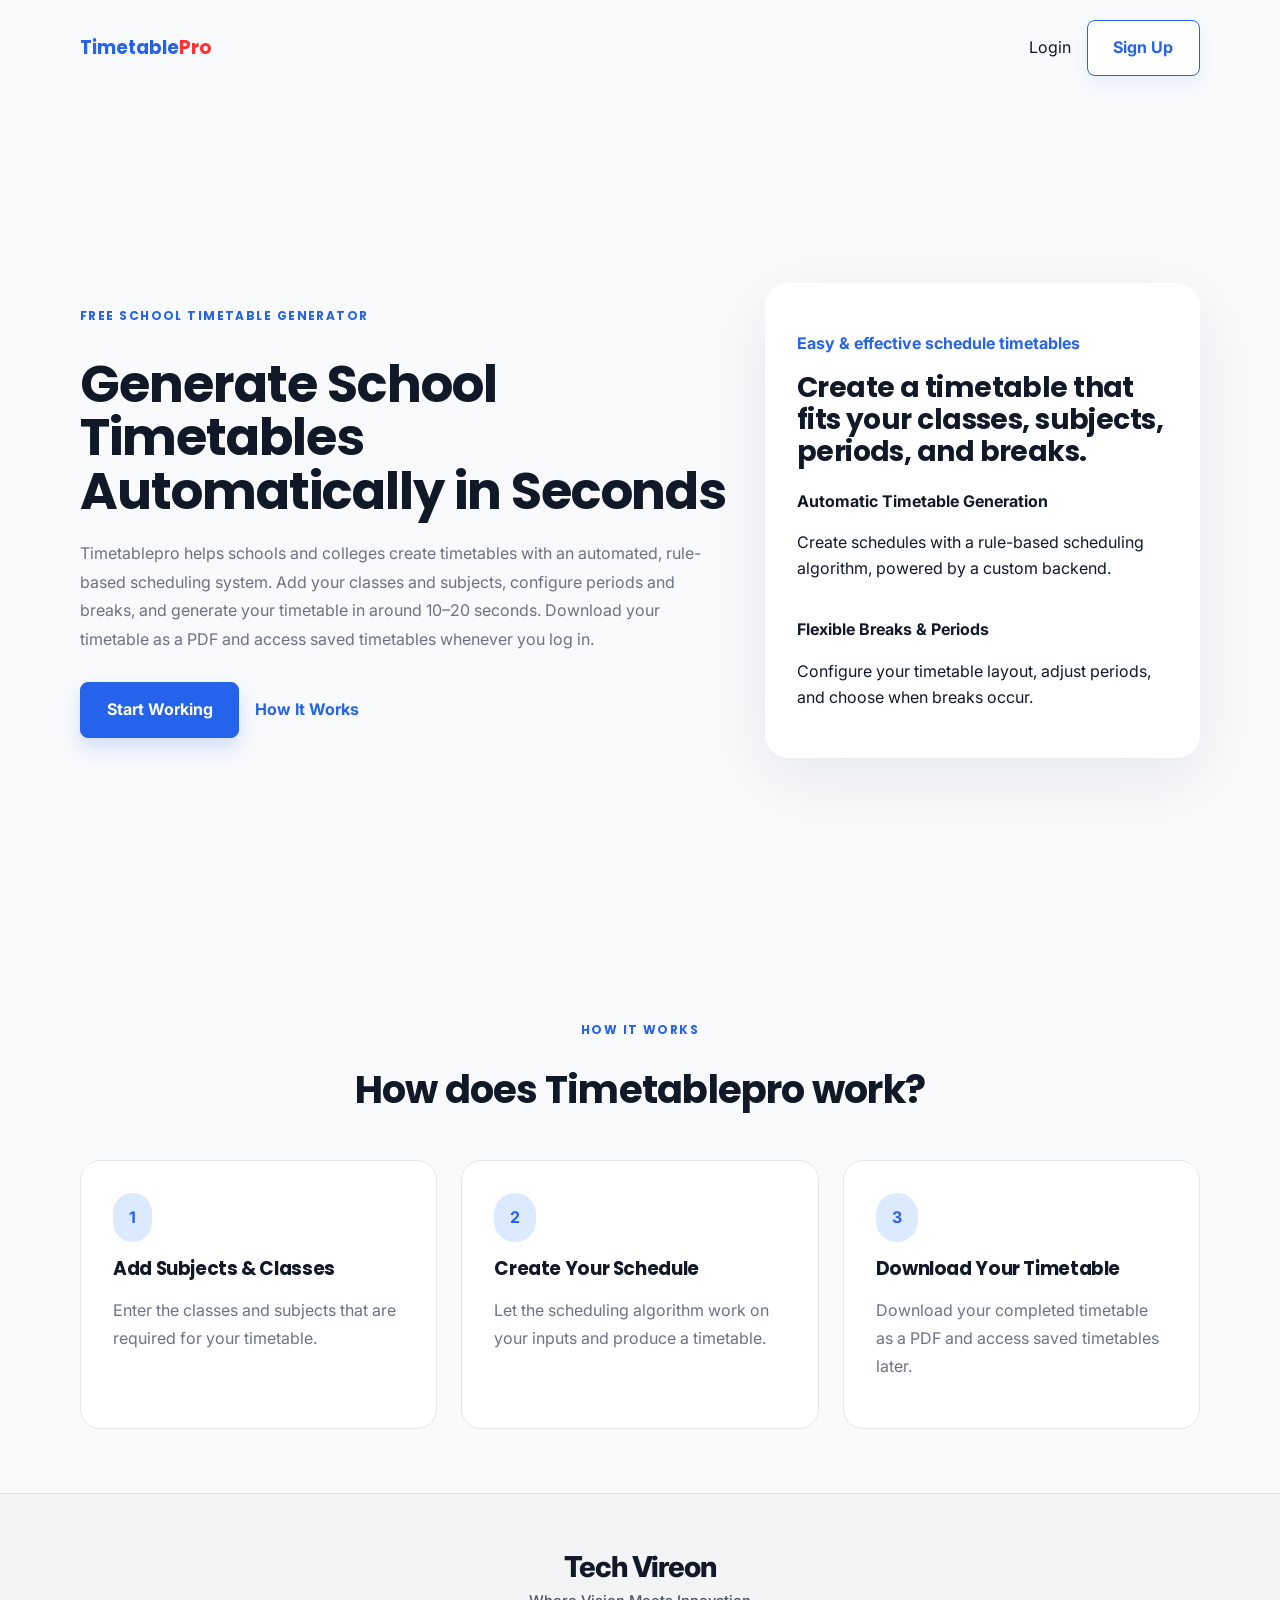
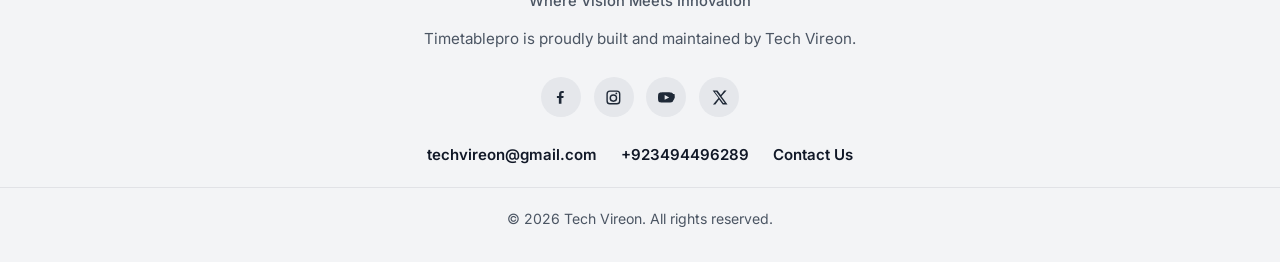
==== commit 03a84957: "Polishing" ====
--- a/index.html
+++ b/index.html
@@ -7,6 +7,22 @@
   <meta name="description" content="Create school timetables automatically in seconds with Timetablepro. Configure classes, subjects, periods, and breaks, then download PDFs and access saved schedules." />
   <link rel="canonical"
     href="https://timetablepro.pro/"/>
+  
+  
+  <link rel="icon" type="image/png" href="/favicon.png">
+  
+<script type="application/ld+json">
+{
+  "@context": "https://schema.org",
+  "@type": "Organization",
+  "name": "Tech Vireon",
+  "url": "https://techvireon.github.io/tech-vireon/",
+  "logo": "https://timetablepro.pro/favicon.png",
+  "description": "Tech Vireon builds and maintains Timetablepro, a free automated school timetable generator."
+}
+</script>
+
+
   <link rel="preconnect" href="https://fonts.googleapis.com" />
   <link rel="preconnect" href="https://fonts.gstatic.com" crossorigin />
   <link href="https://fonts.googleapis.com/css2?family=Inter:wght@400;500;600;700;800&family=Poppins:wght@500;600;700;800&display=swap" rel="stylesheet" />
@@ -16,7 +32,7 @@
 <body>
   <header class="site-header">
     <div class="container header-inner">
-      <a href="index.html" class="brand">TimetablePro</a>
+      <a href="index.html" class="brand">Timetable<span class="brand-pro">Pro</span></a>
       <nav class="top-nav" id="topNav">
         <a href="login.html">Login</a>
         <a href="signup.html" class="button button-secondary">Sign Up</a>
--- a/styles.css
+++ b/styles.css
@@ -88,10 +88,17 @@
 }
 
 .brand {
+  display: inline-flex;
+  align-items: center;
   font-family: 'Poppins', 'Inter', sans-serif;
   font-weight: 700;
   font-size: 1.15rem;
   color: var(--primary);
+}
+
+.brand-pro {
+  color: #FF3131;
+  font-family: inherit;
 }
 
 .top-nav {
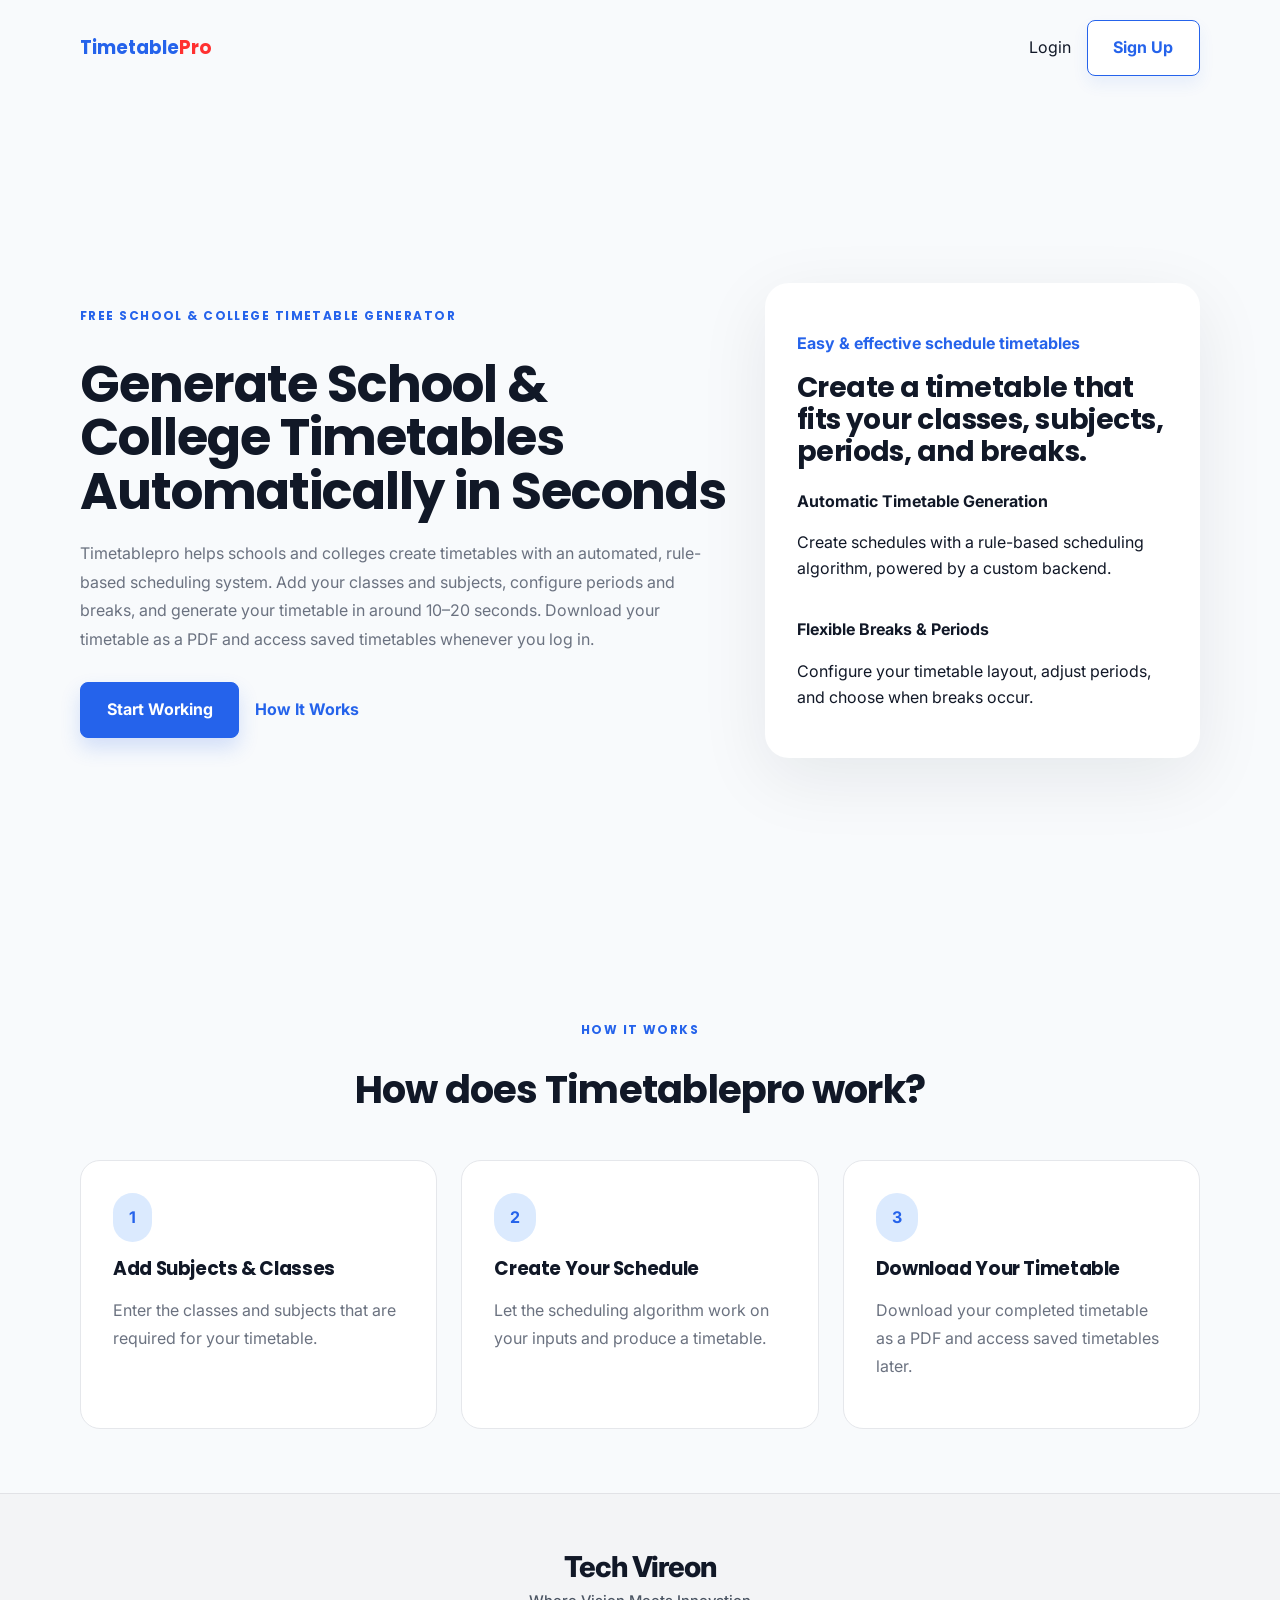
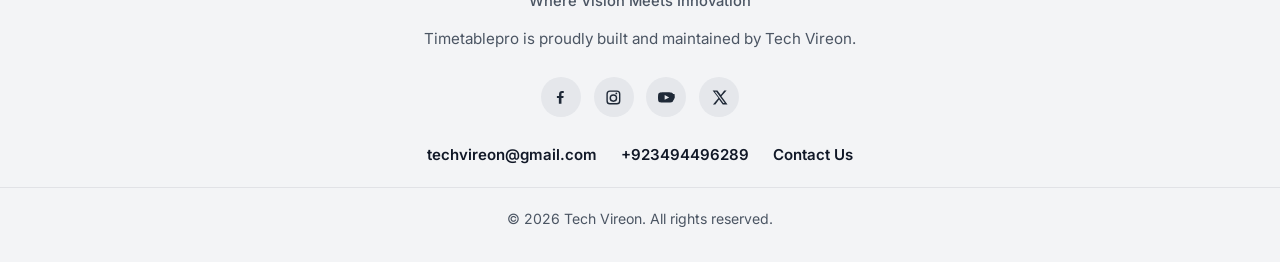
==== commit 93916622: "Update index.html" ====
--- a/index.html
+++ b/index.html
@@ -4,7 +4,7 @@
   <meta charset="UTF-8" />
   <meta name="viewport" content="width=device-width, initial-scale=1.0" />
   <title>Timetablepro | Free School Timetable Generator</title>
-  <meta name="description" content="Create school timetables automatically in seconds with Timetablepro. Configure classes, subjects, periods, and breaks, then download PDFs and access saved schedules." />
+  <meta name="description" content="Create school timetables automatically in seconds with Timetablepro,a free school timetable generator. Configure classes, subjects, periods, and breaks, then download PDFs and access saved schedules." />
   <link rel="canonical"
     href="https://timetablepro.pro/"/>
   
@@ -49,8 +49,8 @@
     <section class="hero section">
       <div class="container hero-grid">
         <div class="hero-copy">
-          <span class="eyebrow">Free school timetable generator</span>
-          <h1>Generate School Timetables Automatically in Seconds</h1>
+          <span class="eyebrow">Free School & College Timetable Generator</span>
+          <h1>Generate School & College Timetables Automatically in Seconds</h1>
           <p>Timetablepro helps schools and colleges create timetables with an automated, rule-based scheduling system. Add your classes and subjects, configure periods and breaks, and generate your timetable in around 10–20 seconds. Download your timetable as a PDF and access saved timetables whenever you log in.</p>
           <div class="hero-actions">
             <a href="signup.html" class="button button-primary">Start Working</a>
